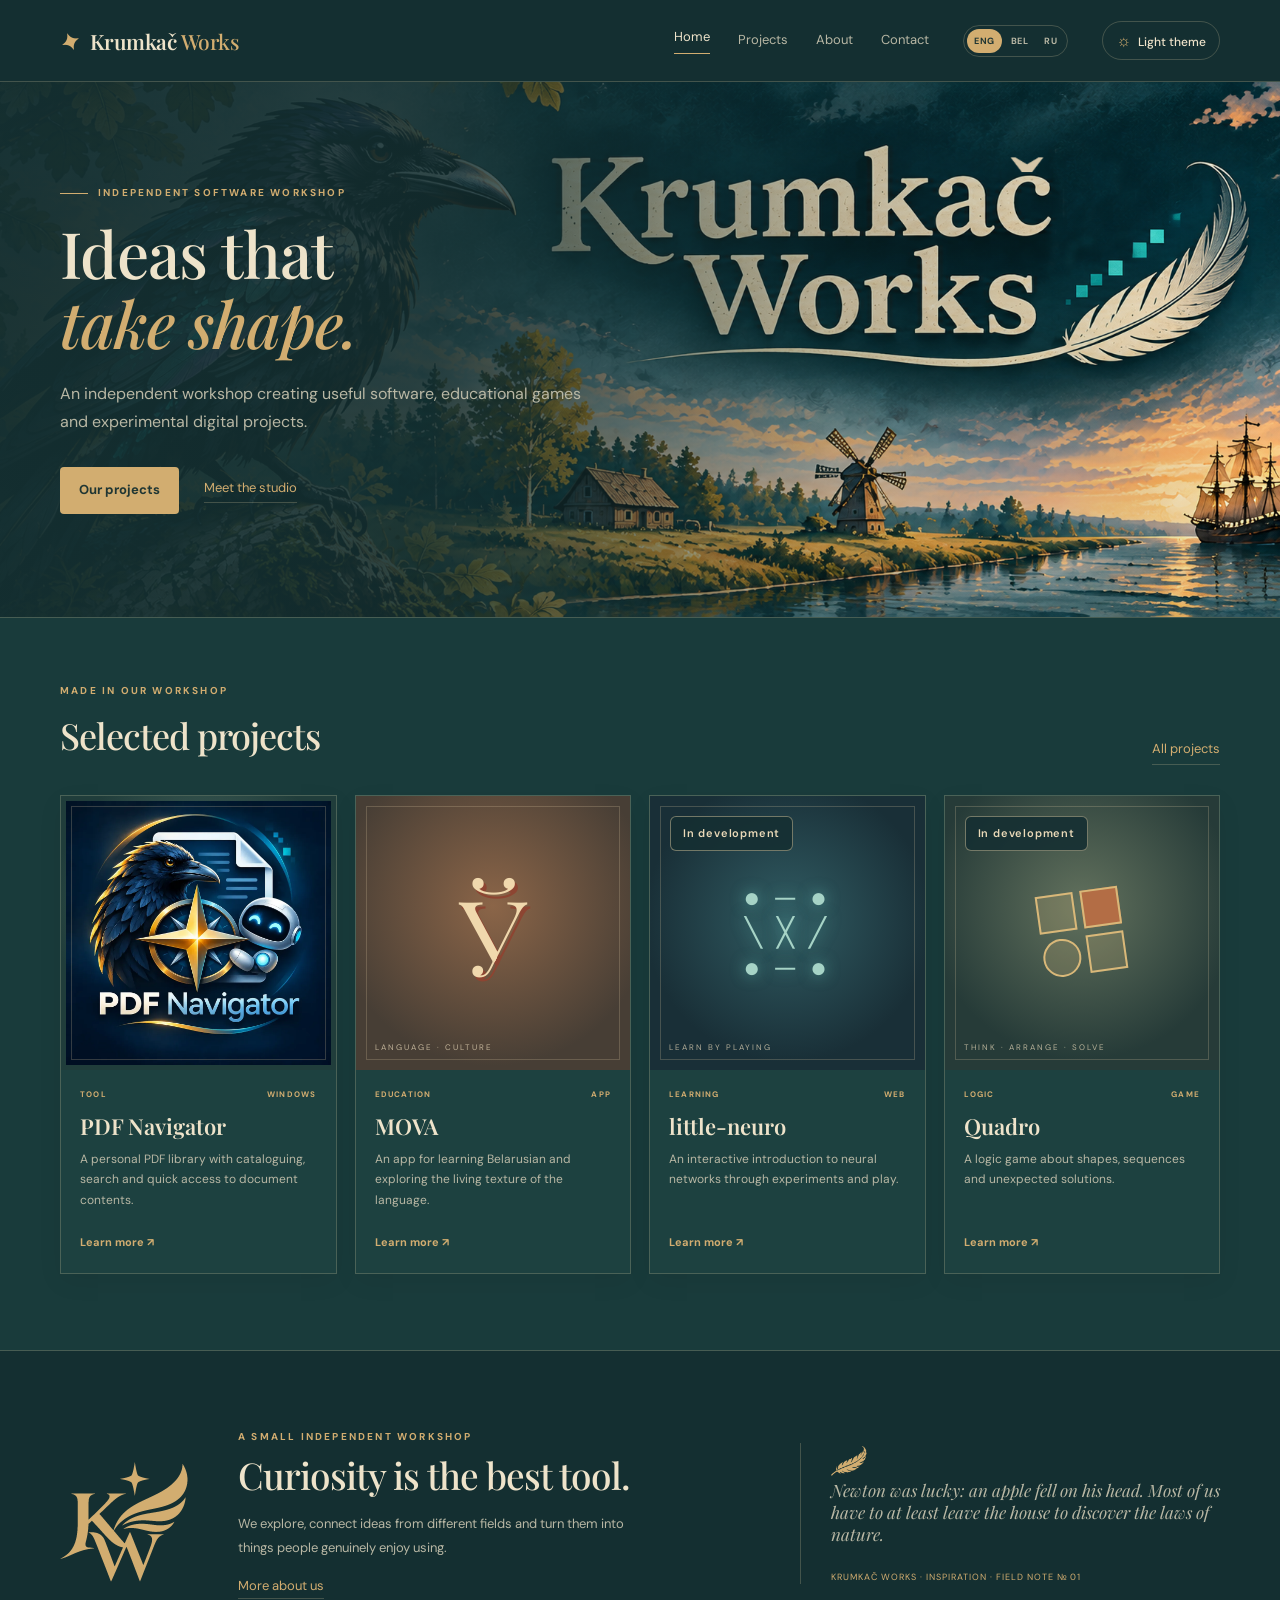
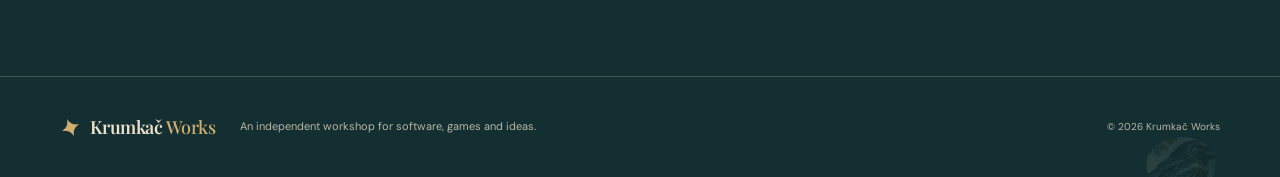
==== index.html @ 9c44cfff "Add files via upload Initial website upload" ====
<!DOCTYPE html>

<html data-theme="dark" lang="en">

<head>
  <meta charset="utf-8" />
  <meta content="width=device-width, initial-scale=1" name="viewport" />
  <meta name="description"
    content="Krumkač Works (Krumkach Works) — independent software workshop creating software, games and educational projects." />
  <title data-i18n="title.home">Krumkač Works — идеи, которые работают</title>
  <link href="css/style.css" rel="stylesheet" />
  <script defer="True" src="languages/eng.js"></script>
  <script defer="True" src="languages/bel.js"></script>
  <script defer="True" src="languages/rus.js"></script>
  <script defer src="data/apps.js"></script>
  <script src="data/field-notes.js"></script>
  <script defer src="js/components.js"></script>
  <script defer="True" src="js/main.js"></script>
  <link rel="icon" type="image/png" sizes="16x16" href="/favicon-16.png">
  <link rel="icon" type="image/png" sizes="32x32" href="/favicon-32.png">
  <link rel="icon" type="image/png" sizes="192x192" href="/favicon-192.png">
</head>

<body>
  <header class="site-header">
    <a aria-label="Krumkač Works — главная" class="wordmark" href="index.html">
      <span aria-hidden="true" class="wordmark-feather">✦</span>
      <span>Krumkač <b>Works</b></span>
    </a>
    <nav aria-label="Основная навигация" class="main-nav">
      <a class="active" data-i18n="nav.home" href="index.html">Главная</a>
      <a data-i18n="nav.projects" href="programs.html">Программы</a>
      <a data-i18n="nav.about" href="about.html">О мастерской</a>
      <a data-i18n="nav.contacts" href="contacts.html">Контакты</a>
    </nav>
    <div aria-label="Select language" class="language-toggle" role="group"><button aria-label="English" data-lang="en"
        type="button">ENG</button><button aria-label="Беларуская" data-lang="bel" type="button">BEL</button><button
        aria-label="Русский" data-lang="ru" type="button">RU</button></div><button aria-label="Переключить тему"
      class="theme-toggle" title="Переключить тему" type="button">
      <span class="theme-icon">☼</span><span class="theme-label" data-i18n="ui.theme.light">Светлая тема</span>
    </button>
    <button aria-label="Open menu" class="menu-toggle" type="button">☰</button>
  </header>
  <main>
    <section class="intro wrap">

      <div class="intro-copy">

        <p class="eyebrow">
          <span class="eyebrow-line"></span>
          Independent software workshop
        </p>

        <h1 data-i18n-html="home.hero.title">
          Идеи, которые<br />
          <em>обретают форму.</em>
        </h1>

        <p class="intro-text" data-i18n="home.hero.description">
          Небольшая независимая мастерская, где мы создаём
          полезные программы, образовательные игры и
          экспериментальные цифровые проекты.
        </p>

        <div class="intro-actions">
          <a class="button button-primary" data-i18n="home.hero.projects" href="programs.html">
            Наши программы <span>→</span>
          </a>

          <a class="text-link" data-i18n="home.hero.about" href="about.html">
            Познакомиться с мастерской
          </a>
        </div>

      </div>

    </section>
    <section class="program-section">
      <div class="wrap">
        <div class="section-heading">
          <div>
            <p class="eyebrow">Made in our workshop</p>
            <h2 data-i18n="home.projects.heading">Наши проекты</h2>
          </div>
          <a class="text-link" data-i18n="common.all_projects" href="programs.html">Все проекты <span>→</span></a>
        </div>
        <div class="project-grid">

        </div>
      </div>
    </section>
    <section class="workshop-note wrap">
      <div class="note-mark">
        <span class="studio-mark" role="img" aria-label="Krumkač Works"></span>
      </div>
      <div class="note-copy">
        <p class="eyebrow" data-i18n="home.note.eyebrow">A small independent workshop</p>
        <h2 data-i18n="home.note.title">Любопытство —<br />лучший инструмент.</h2>
        <p data-i18n="home.note.text">Мы любим исследовать, собирать идеи из разных областей и превращать их в вещи,
          которыми действительно хочется пользоваться.</p><a class="text-link" data-i18n="common.more_about"
          href="about.html">Больше о нас <span>→</span></a>
      </div>
      <div class="note-aside">
        <div class="tiny-compass">✧</div>

        <p id="field-note-quote"></p>

        <span class="note-sign" id="field-note-sign"></span>
      </div>
    </section>
  </main>
  <footer class="site-footer">
    <div class="wrap footer-inner">
      <a class="wordmark footer-wordmark" href="index.html"><span class="wordmark-feather">✦</span><span>Krumkač
          <b>Works</b></span></a>
      <p data-i18n="footer.tagline">Независимая мастерская программ, игр и идей.</p>
      <span class="footer-copyright">© 2026 Krumkač Works</span>
    </div>
    <div aria-hidden="true" class="raven-cameo"></div>
  </footer>
</body>

</html>
---- css/style.css ----
@import url('https://fonts.googleapis.com/css2?family=DM+Sans:wght@400;500;600;700&family=Playfair+Display:wght@500;600;700&display=swap');

:root {
  color-scheme: dark;
  --bg: #142f31;
  --bg-2: #193b3b;
  --surface: #1d4140;
  --surface-2: #234a47;
  --text: #eee3ca;
  --muted: #b8b7a4;
  --line: rgba(226, 207, 165, .23);
  --accent: #d2ad70;
  --accent-2: #7da69a;
  --rust: #b96c4b;
  --shadow: 0 18px 50px rgba(0, 0, 0, .18);
  --serif: 'Playfair Display', Georgia, serif;
  --sans: 'DM Sans', Arial, sans-serif
}

html[data-theme="light"] {
  color-scheme: light;
  --bg: #eee5d2;
  --bg-2: #e4d8c0;
  --surface: #f6efdf;
  --surface-2: #e9dfca;
  --text: #263b37;
  --muted: #66736a;
  --line: rgba(61, 76, 65, .2);
  --accent: #a86c42;
  --accent-2: #52786d;
  --rust: #a94f36;
  --shadow: 0 16px 38px rgba(67, 54, 33, .10)
}

* {
  box-sizing: border-box
}

html {
  scroll-behavior: smooth
}

body {
  margin: 0;
  background: var(--bg);
  color: var(--text);
  font-family: var(--sans);
  line-height: 1.6;
  transition: background .25s, color .25s
}

a {
  color: inherit;
  text-decoration: none
}

.wrap {
  width: min(1160px, calc(100% - 56px));
  margin-inline: auto
}

.site-header {
  height: 82px;
  padding: 0 max(28px, calc((100vw - 1160px)/2));
  display: flex;
  align-items: center;
  gap: 34px;
  border-bottom: 1px solid var(--line);
  background: var(--bg);
  position: relative;
  z-index: 5
}

.wordmark {
  display: flex;
  align-items: center;
  gap: 10px;
  font: 600 21px var(--serif);
  letter-spacing: -.5px;
  white-space: nowrap
}

.wordmark b {
  font-weight: 500;
  color: var(--accent)
}

.wordmark-feather {
  color: var(--accent);
  font-size: 24px;
  transform: rotate(-22deg);
  display: inline-block
}

.main-nav {
  display: flex;
  align-items: center;
  gap: 28px;
  margin-left: auto
}

.main-nav a {
  font-size: 13px;
  color: var(--muted);
  transition: color .2s
}

.main-nav a:hover,
.main-nav a.active {
  color: var(--text)
}

.main-nav a.active:after {
  content: "";
  display: block;
  height: 1px;
  background: var(--accent);
  margin-top: 5px
}

.theme-toggle {
  border: 1px solid var(--line);
  border-radius: 30px;
  background: transparent;
  color: var(--text);
  padding: 8px 13px;
  font: 500 12px var(--sans);
  cursor: pointer;
  white-space: nowrap
}

.theme-icon {
  color: var(--accent);
  font-size: 16px;
  margin-right: 7px
}

.menu-toggle {
  display: none;
  background: none;
  border: 0;
  color: var(--text);
  font-size: 24px
}

.intro {
  min-height: 470px;
  display: grid;
  grid-template-columns: 1fr 1fr;
  align-items: center;
  gap: 55px;
  padding-block: 64px 70px
}

.eyebrow {
  margin: 0 0 17px;
  color: var(--accent);
  font-size: 10px;
  font-weight: 700;
  letter-spacing: 2.2px;
  text-transform: uppercase;
  display: flex;
  align-items: center;
  gap: 10px
}

.eyebrow-line {
  width: 28px;
  height: 1px;
  background: var(--accent)
}

h1,
h2,
h3,
p {
  margin-top: 0
}

h1,
h2 {
  font-family: var(--serif);
  font-weight: 500;
  letter-spacing: -1px
}

h1 {
  font-size: clamp(42px, 5vw, 65px);
  line-height: 1.09;
  margin-bottom: 22px
}

h1 em {
  font-weight: 500;
  color: var(--accent);
  font-style: italic
}

.intro-text,
.page-lead {
  max-width: 540px;
  color: var(--muted);
  font-size: 16px;
  line-height: 1.8
}

.intro-actions {
  display: flex;
  align-items: center;
  gap: 25px;
  margin-top: 30px
}

.button {
  display: inline-flex;
  align-items: center;
  gap: 24px;
  padding: 13px 19px;
  border-radius: 4px;
  font-size: 13px;
  font-weight: 700;
  transition: transform .2s, filter .2s
}

.button:hover {
  transform: translateY(-2px);
  filter: brightness(1.08)
}

.button-primary {
  background: var(--accent);
  color: #203633
}

.button-primary span {
  font-size: 19px
}

.text-link {
  font-size: 13px;
  color: var(--accent);
  border-bottom: 1px solid var(--line);
  padding-bottom: 4px
}

.text-link span {
  margin-left: 8px
}

.intro-art {
  height: 320px;
  position: relative;
  overflow: hidden;
  border: 1px solid var(--line);
  border-radius: 3px;
  background: radial-gradient(ellipse at 70% 30%, rgba(191, 151, 93, .18), transparent 38%), linear-gradient(145deg, var(--surface), var(--bg-2));
  box-shadow: var(--shadow)
}

.intro-art:before,
.intro-art:after {
  content: "";
  position: absolute;
  border: 1px solid var(--line);
  border-radius: 50%;
  width: 430px;
  height: 230px;
  left: 8%;
  top: 15%;
  transform: rotate(-22deg)
}

.intro-art:after {
  width: 360px;
  height: 180px;
  left: 18%;
  top: 28%;
  transform: rotate(22deg);
  opacity: .6
}

.route-map {
  position: absolute;
  inset: 15px 10px 0 10px;
  width: calc(100% - 20px);
  height: calc(100% - 15px);
  z-index: 1
}

.map-contour {
  fill: none;
  stroke: var(--accent-2);
  stroke-width: 1;
  opacity: .5
}

.map-contour.faint {
  opacity: .22;
  stroke-dasharray: 3 7
}

.route-path {
  fill: none;
  stroke: var(--accent);
  stroke-width: 2;
  stroke-dasharray: 5 7
}

.map-point {
  fill: var(--accent);
  stroke: var(--bg);
  stroke-width: 4
}

.compass {
  fill: none;
  stroke: var(--accent);
  stroke-width: 1.2;
  opacity: .85
}

.compass path:first-of-type {
  fill: var(--accent);
  opacity: .5
}

.route-map text {
  fill: var(--muted);
  font: 9px var(--sans);
  letter-spacing: 2px
}

.chart-stamp {
  position: absolute;
  z-index: 2;
  top: 18px;
  left: 22px;
  font: 10px var(--sans);
  letter-spacing: 2px;
  color: var(--accent);
  line-height: 1.5
}

.chart-stamp span {
  font-size: 17px
}

.art-caption {
  position: absolute;
  bottom: 18px;
  left: 22px;
  z-index: 2;
  font: italic 14px var(--serif);
  color: var(--muted)
}

.art-caption span {
  color: var(--accent);
  margin-right: 7px
}

.raven-whisper {
  position: absolute;
  right: 18px;
  bottom: 18px;
  z-index: 2;
  color: var(--muted);
  font-size: 9px;
  letter-spacing: .3px;
  opacity: .7
}

.tiny-eye {
  color: var(--accent);
  font-size: 12px;
  margin-right: 4px
}

.program-section {
  background: var(--bg-2);
  padding: 65px 0 76px;
  border-block: 1px solid var(--line)
}

.section-heading {
  display: flex;
  justify-content: space-between;
  align-items: end;
  margin-bottom: 30px
}

.section-heading .eyebrow {
  margin-bottom: 8px
}

.section-heading h2 {
  font-size: 36px;
  margin: 0
}

.project-grid {
  display: grid;
  grid-template-columns: repeat(4, 1fr);
  gap: 18px
}

.project-card {
  background: var(--surface);
  border: 1px solid var(--line);
  min-width: 0;
  transition: transform .25s, border-color .25s;
  box-shadow: 0 8px 24px rgba(0, 0, 0, .06)
}

.project-card:hover {
  transform: translateY(-5px);
  border-color: var(--accent)
}

.project-visual {
  aspect-ratio: 1 / 1;
  width: 100%;
  height: auto;
  position: relative;
  overflow: hidden;
  display: grid;
  place-items: center;
  background: linear-gradient(140deg, #274b47, #162f32);
  color: #ead9b8;
}

.project-visual:after {
  content: "";
  position: absolute;
  inset: 10px;
  border: 1px solid rgba(231, 210, 167, .22);
  pointer-events: none
}

.visual-symbol {
  font: 100px Georgia;
  color: #e1c18a;
  line-height: 1;
  transform: rotate(-14deg)
}

.visual-note {
  position: absolute;
  bottom: 16px;
  left: 19px;
  font-size: 8px;
  letter-spacing: 2px;
  color: rgba(242, 225, 192, .7)
}

.visual-pdf {
  background: radial-gradient(circle at 50% 40%, #58766b, #203d3b 68%)
}

.visual-neuro {
  background: radial-gradient(circle at 50% 45%, #315c63, #192f37 70%)
}

.network-nodes {
  font-size: 28px;
  line-height: 1.25;
  color: #a6d3c6;
  letter-spacing: 4px;
  text-align: center;
  text-shadow: 0 0 15px rgba(114, 220, 201, .5)
}

.visual-mova {
  background: radial-gradient(circle at 50% 40%, #8b6548, #473e35 75%)
}

.mova-letter {
  font: 104px var(--serif);
  color: #f0d8ad;
  text-shadow: 3px 4px 0 #8d4532
}

.visual-quadro {
  background: radial-gradient(circle at 50% 40%, #62715d, #263b38 72%)
}

.quad-shapes {
  display: grid;
  grid-template-columns: repeat(2, 38px);
  gap: 7px;
  transform: rotate(-8deg)
}

.quad-shapes i {
  width: 38px;
  height: 38px;
  border: 2px solid #d9b879;
  background: rgba(217, 184, 121, .2)
}

.quad-shapes i:nth-child(2) {
  background: #b36d45
}

.quad-shapes i:nth-child(3) {
  border-radius: 50%
}

.project-info {
  padding: 18px 19px 20px
}

.card-meta {
  display: flex;
  justify-content: space-between;
  gap: 8px;
  color: var(--accent);
  font-size: 8px;
  letter-spacing: 1.2px;
  font-weight: 700
}

.project-status {
  position: absolute;
  left: 20px;
  top: 20px;
  z-index: 2;
  padding: 8px 12px;
  border: 1px solid rgba(231, 210, 167, .45);
  border-radius: 6px;
  background: rgba(22, 47, 50, .9);
  color: #ead9b8;
  font-size: 11px;
  font-weight: 600;
  letter-spacing: 0.8px;
  white-space: nowrap;
}

.project-info h3 {
  font: 600 22px var(--serif);
  margin: 10px 0 8px
}

.project-info p {
  font-size: 12px;
  line-height: 1.7;
  color: var(--muted);
  min-height: 62px;
  margin-bottom: 17px
}

.card-link {
  font-size: 11px;
  color: var(--accent);
  font-weight: 700
}

.card-link::after {
  content: " ↗";
}

.card-link span {
  margin-left: 5px
}

.workshop-note {
  display: grid;
  grid-template-columns: 130px 1.1fr .9fr;
  gap: 48px;
  align-items: center;
  padding-block: 78px;
}

.note-mark {
  width: 112px;
  height: 112px;
  display: grid;
  place-items: center;
}

.studio-mark {
  display: block;
  width: 128px;
  height: 128px;
  background-color: var(--accent);
  -webkit-mask: url("../assets/images/studio.webp") center / contain no-repeat;
  mask: url("../assets/images/studio.webp") center / contain no-repeat;
}

.note-copy h2 {
  font-size: 37px;
  line-height: 1.18;
  margin-bottom: 15px
}

.note-copy>p:not(.eyebrow) {
  color: var(--muted);
  font-size: 13px;
  max-width: 420px;
  line-height: 1.8
}

.note-copy .eyebrow {
  margin-bottom: 8px
}

.note-aside {
  border-left: 1px solid var(--line);
  padding-left: 30px;
  color: var(--muted);
  font: italic 17px var(--serif)
}

.tiny-compass {
  width: 36px;
  height: 36px;
  background-color: var(--accent);
  -webkit-mask-image: url("../assets/images/feather.png");
  mask-image: url("../assets/images/feather.png");
  -webkit-mask-repeat: no-repeat;
  mask-repeat: no-repeat;
  -webkit-mask-position: center;
  mask-position: center;
  -webkit-mask-size: contain;
  mask-size: contain;
}

.note-sign {
  font: 9px var(--sans);
  letter-spacing: 1px;
  color: var(--accent);
  text-transform: uppercase
}

.site-footer {
  border-top: 1px solid var(--line);
  position: relative;
  overflow: hidden
}

.footer-inner {
  min-height: 100px;
  display: flex;
  align-items: center;
  gap: 25px
}

.footer-wordmark {
  font-size: 18px
}

.footer-inner p {
  margin: 0;
  color: var(--muted);
  font-size: 11px
}

.footer-copyright {
  margin-left: auto;
  color: var(--muted);
  font-size: 10px
}

.raven-cameo {
  position: absolute;
  width: 70px;
  height: 55px;
  right: 5%;
  bottom: -15px;
  background-image: url('../assets/krumkach-cameo.webp');
  background-size: cover;
  background-position: 48% 25%;
  opacity: .12;
  filter: grayscale(.5);
  border-radius: 50%;
  pointer-events: none
}

.inner-page {
  padding-block: 70px 100px;
  min-height: 70vh
}

.inner-page h1 {
  margin-bottom: 14px
}

.page-lead {
  font-size: 16px;
  margin-bottom: 42px
}

.listing-grid {
  grid-template-columns: repeat(3, 1fr)
}

.listing-grid .project-info p {
  min-height: 76px
}

.back-link {
  display: inline-block;
  color: var(--accent);
  font-size: 12px;
  margin-bottom: 35px
}

.app-detail-panel {
  display: grid;
  grid-template-columns: 1fr 260px;
  gap: 40px;
  padding: 35px;
  background: var(--surface);
  border: 1px solid var(--line);
  max-width: 900px
}

.app-detail-panel h2 {
  font-size: 27px;
  margin: 8px 0
}

.app-detail-panel p,
.app-detail-panel li {
  color: var(--muted);
  font-size: 13px;
  line-height: 1.8
}

.panel-kicker,
.note-number {
  color: var(--accent);
  font-size: 9px;
  letter-spacing: 2px
}

.download-placeholder {
  align-self: center;
  border: 1px dashed var(--line);
  padding: 25px;
  text-align: center;
  display: flex;
  flex-direction: column;
  gap: 8px;
  color: var(--muted);
  font-size: 11px
}

.download-icon {
  font-size: 32px;
  color: var(--accent)
}

.download-placeholder strong {
  font: 600 20px var(--serif);
  color: var(--text)
}

.about-columns {
  display: grid;
  grid-template-columns: 1.2fr .8fr;
  gap: 70px;
  max-width: 1000px
}

.about-columns h2 {
  font-size: 30px
}

.about-columns p {
  color: var(--muted);
  font-size: 14px;
  line-height: 1.9
}

.field-note {
  position: relative;
  padding: 28px 30px;
  background: var(--surface);
  border: 1px solid var(--line);
  overflow: hidden
}

.field-note h3 {
  font: 500 30px/1.35 var(--serif);
  color: var(--accent);
  margin: 25px 0
}

.field-note p {
  font: italic 16px/1.5 var(--serif);
  color: var(--text);
  margin: 24px 0;
}

.observer-mark {
  position: absolute;
  right: 18px;
  bottom: 0;
  font-size: 100px;
  color: var(--accent);
  opacity: .12
}

.contact-placeholder {
  max-width: 520px;
  padding: 35px;
  background: var(--surface);
  border: 1px solid var(--line)
}

.contact-star {
  font-size: 38px;
  color: var(--accent)
}

.contact-placeholder h2 {
  font-size: 27px;
  margin: 12px 0
}

.contact-placeholder p,
.small-note {
  color: var(--muted);
  font-size: 12px
}

.small-note {
  font-size: 10px
}

@media(max-width:900px) {
  .site-header {
    gap: 15px
  }

  .main-nav {
    gap: 15px
  }

  .project-grid {
    grid-template-columns: repeat(2, 1fr)
  }

  .intro {
    gap: 25px
  }

  .workshop-note {
    grid-template-columns: 70px 1fr
  }

  .note-aside {
    grid-column: 2
  }

  .listing-grid {
    grid-template-columns: repeat(2, 1fr)
  }
}

@media(max-width:680px) {
  .wrap {
    width: min(100% - 34px, 540px)
  }

  .site-header {
    height: 70px;
    padding: 0 17px
  }

  .wordmark {
    font-size: 18px
  }

  .main-nav {
    display: none;
    position: absolute;
    top: 69px;
    left: 0;
    right: 0;
    background: var(--bg);
    padding: 18px;
    flex-direction: column;
    align-items: flex-start;
    border-bottom: 1px solid var(--line)
  }

  .main-nav.open {
    display: flex
  }

  .theme-toggle {
    margin-left: auto;
    padding: 7px 10px
  }

  .theme-label {
    display: none
  }

  .menu-toggle {
    display: block
  }

  .intro {
    grid-template-columns: 1fr;
    padding-block: 53px;
    gap: 35px
  }

  .intro-art {
    height: 260px
  }

  .intro h1 {
    font-size: 46px
  }

  .intro-actions {
    flex-wrap: wrap;
    gap: 18px
  }

  .program-section {
    padding: 48px 0
  }

  .section-heading h2 {
    font-size: 30px
  }

  .project-grid,
  .listing-grid {
    grid-template-columns: 1fr
  }

  .project-visual {
    height: 170px
  }

  .project-info p {
    min-height: 0
  }

  .workshop-note {
    grid-template-columns: 1fr;
    gap: 20px;
    padding-block: 55px
  }

  .note-mark {
    width: 65px;
    height: 65px;
    font-size: 34px
  }

  .note-aside {
    grid-column: auto;
    padding-left: 20px
  }

  .footer-inner {
    padding-block: 24px;
    align-items: flex-start;
    flex-direction: column;
    gap: 10px
  }

  .footer-copyright {
    margin-left: 0
  }

  .inner-page {
    padding-block: 48px 70px
  }

  .app-detail-panel,
  .about-columns {
    grid-template-columns: 1fr;
    gap: 25px;
    padding: 22px
  }

  .download-placeholder {
    max-width: 100%
  }

  .page-lead {
    font-size: 14px
  }
}

/* Compact language selector */
.language-toggle {
  display: flex;
  align-items: center;
  gap: 2px;
  padding: 3px;
  border: 1px solid var(--line);
  border-radius: 30px;
  white-space: nowrap
}

.language-toggle button {
  border: 0;
  background: transparent;
  color: var(--muted);
  font: 700 9px var(--sans);
  letter-spacing: .5px;
  padding: 6px 7px;
  border-radius: 20px;
  cursor: pointer;
  transition: background .2s, color .2s
}

.language-toggle button:hover {
  color: var(--text)
}

.language-toggle button.active {
  background: var(--accent);
  color: #203633
}

.site-header .theme-toggle {
  flex-shrink: 0
}

@media(max-width:900px) {
  .site-header {
    gap: 10px
  }

  .language-toggle button {
    padding: 6px 5px
  }
}

@media(max-width:680px) {
  .site-header {
    gap: 7px
  }

  .language-toggle {
    margin-left: auto
  }

  .theme-toggle {
    margin-left: 0
  }

  .language-toggle button {
    font-size: 8px;
    padding: 6px 5px
  }
}

/* FULL WIDTH HERO WITH STUDIO ILLUSTRATION */

.intro.wrap {
  width: 100%;
  max-width: none;
  min-height: 535px;
  margin: 0;
  padding: 65px max(28px, calc((100vw - 1160px) / 2));

  display: flex;
  align-items: center;

  background-image:
    linear-gradient(90deg,
      rgba(238, 229, 210, .97) 0%,
      rgba(238, 229, 210, .88) 34%,
      rgba(238, 229, 210, .25) 65%,
      rgba(238, 229, 210, .02) 100%),
    url('../assets/images/logo.png');

  background-size: cover;
  background-position: center;
  background-repeat: no-repeat;
}

.intro-copy {
  max-width: 570px;
  position: relative;
  z-index: 1;
}

/* DARK THEME */

html:not([data-theme="light"]) .intro {
  background-image:
    linear-gradient(90deg,
      rgba(20, 47, 49, .97) 0%,
      rgba(20, 47, 49, .88) 34%,
      rgba(20, 47, 49, .25) 65%,
      rgba(20, 47, 49, .02) 100%),
    url('../assets/images/logo.png');
}

/* MOBILE */

@media(max-width:680px) {
  .intro.wrap {
    min-height: 570px;
    padding: 55px 24px;
    background-position: 58% center;
  }
}

/* PDF Navigator project logo */

.project-logo {
  display: block;
  width: 100%;
  height: 100%;
  object-fit: contain;
  padding: 5px;
}

/* =================================
   APPLICATION PAGE
================================= */

.app-page {
  width: min(1000px, calc(100% - 56px));
  margin-inline: auto;
  padding-block: 35px 100px;
}

/* Application hero */

.app-hero {
  display: grid;
  grid-template-columns: 1.35fr 0.85fr;
  align-items: center;
  gap: 55px;
  max-width: 900px;
  margin: 25px auto 55px;
  min-height: 300px;
}

.app-hero-copy {
  min-width: 0;
}

.app-hero .eyebrow {
  margin-bottom: 12px;
}

.app-hero h1 {
  font-size: clamp(40px, 5vw, 58px);
  margin-bottom: 18px;
}

.app-hero .page-lead {
  margin: 0;
}

.app-hero-art {
  display: flex;
  justify-content: center;
  align-items: center;
}

.app-logo {
  display: block;
  width: 100%;
  max-width: 260px;
  height: auto;
  object-fit: contain;
  border-radius: 16px;
}

/* Application tabs */

.app-content {
  width: 100%;
}

.app-tabs {
  display: grid;
  grid-template-columns: repeat(4, 1fr);
  border-bottom: 1px solid var(--line);
  gap: 5px;
}

.app-tab {
  position: relative;
  padding: 17px 10px;
  border: 0;
  border-bottom: 2px solid transparent;
  background: transparent;
  color: var(--muted);
  font: 600 13px var(--sans);
  cursor: pointer;
  transition: color .2s, border-color .2s;
}

.app-tab:hover {
  color: var(--text);
}

.app-tab.active {
  color: var(--accent);
  border-bottom-color: var(--accent);
}

.app-tab-content {
  min-height: 300px;
  margin-top: 25px;
  padding: 35px;
  background: var(--surface);
  border: 1px solid var(--line);
}

.app-tab-panel h2 {
  font-size: 28px;
  margin-bottom: 18px;
}

.app-tab-panel p,
.app-tab-panel li {
  color: var(--muted);
  font-size: 14px;
  line-height: 1.9;
}

.app-tab-panel li {
  margin-bottom: 7px;
}

.app-tab-panel[hidden] {
  display: none;
}

/* =================================
   APP TECHNICAL INFORMATION
================================= */

.app-technical-list {
  margin: 20px 0 30px;
  padding-left: 24px;
  color: var(--text);
  line-height: 1.8;
}

.app-technical-list li {
  padding-left: 6px;
  margin-bottom: 8px;
}

.app-tab-panel h3 {
  margin-top: 30px;
  margin-bottom: 15px;
  color: var(--heading);
}

/* =================================
   APP DOWNLOAD SECTION
================================= */

.app-download-steps {
  margin: 25px 0;
  padding-left: 28px;
  color: var(--text);
  line-height: 1.9;
}

.app-download-steps li {
  padding-left: 6px;
  margin-bottom: 8px;
}

.app-download-note {
  margin-top: 30px;
  padding: 16px 20px;
  border-left: 3px solid var(--accent);
  background: var(--surface);
  border-radius: 0 8px 8px 0;
  line-height: 1.7;
}

.app-download-action {
  margin-top: 35px;
  text-align: center;
}

.app-download-action .btn {
  min-width: 240px;
  cursor: not-allowed;
  opacity: 0.55;
}

.app-download-placeholder {
  margin-top: 12px;
  color: var(--muted);
  font-size: 0.9rem;
}

/* Mobile */

@media(max-width:680px) {

  .app-page {
    width: min(100% - 34px, 540px);
    padding-block: 25px 70px;
  }

  .app-hero {
    grid-template-columns: 1fr;
    gap: 25px;
    margin: 20px auto 40px;
    min-height: 0;
    text-align: center;
  }

  .app-hero .eyebrow {
    justify-content: center;
  }

  .app-hero .page-lead {
    margin: 0 auto;
  }

  .app-hero-art {
    grid-row: 2;
  }

  .app-logo {
    max-width: 175px;
  }

  .app-tabs {
    grid-template-columns: repeat(2, 1fr);
    gap: 0;
  }

  .app-tab {
    padding: 14px 5px;
    font-size: 11px;
  }

  .app-tab-content {
    padding: 22px;
    min-height: 280px;
  }

  .app-tab-panel h2 {
    font-size: 24px;
  }
}

/* =================================
   PDF NAVIGATOR SCREENSHOTS
================================= */

.app-screenshots {
  display: grid;
  grid-template-columns: repeat(3, minmax(0, 1fr));
  gap: 20px;
  margin-top: 35px;
}

.app-screenshots .screenshot-item {
  display: block;
  width: 100%;
  padding: 5px;
  overflow: hidden;
  border: 1px solid var(--line);
  border-radius: 12px;
  background: transparent;
  cursor: zoom-in;
  transition: transform 0.25s ease, border-color 0.25s ease;
}

.app-screenshots .screenshot-item:hover {
  transform: translateY(-3px);
  border-color: var(--accent);
}

.app-screenshots img {
  display: block;
  width: 100%;
  height: 190px;
  object-fit: contain;
}

/* Mobile */

@media (max-width: 680px) {
  .app-screenshots {
    grid-template-columns: 1fr;
    gap: 15px;
  }

  .app-screenshots img {
    height: auto;
    max-height: 240px;
  }
}

/* =================================
   SCREENSHOT LIGHTBOX
================================= */

.lightbox[hidden] {
  display: none;
}

.lightbox {
  position: fixed;
  inset: 0;
  z-index: 1000;
  display: flex;
  align-items: center;
  justify-content: center;
  padding: 30px;
  background: rgba(0, 0, 0, 0.60);
  cursor: zoom-out;
}

.lightbox-image {
  display: block;
  max-width: 95vw;
  max-height: 90vh;
  width: auto;
  height: auto;
  object-fit: contain;
  border-radius: 8px;
  cursor: default;
}

.lightbox-close {
  position: absolute;
  top: 20px;
  right: 25px;
  width: 44px;
  height: 44px;
  border: none;
  border-radius: 50%;
  background: rgba(255, 255, 255, 0.15);
  color: white;
  font-size: 30px;
  line-height: 1;
  cursor: pointer;
}

.lightbox-close:hover {
  background: rgba(255, 255, 255, 0.28);
}

/* Lightbox navigation arrows */

.lightbox-prev,
.lightbox-next {
  position: absolute;
  top: 50%;
  transform: translateY(-50%);
  width: 48px;
  height: 48px;
  border: 1px solid rgba(255, 255, 255, 0.25);
  border-radius: 50%;
  background: rgba(255, 255, 255, 0.12);
  color: white;
  font-size: 22px;
  cursor: pointer;
  transition: background 0.2s ease, transform 0.2s ease;
}

.lightbox-prev {
  left: 25px;
}

.lightbox-next {
  right: 25px;
}

.lightbox-prev:hover,
.lightbox-next:hover {
  background: rgba(255, 255, 255, 0.25);
  transform: translateY(-50%) scale(1.08);
}

body.lightbox-open {
  overflow: hidden;
}
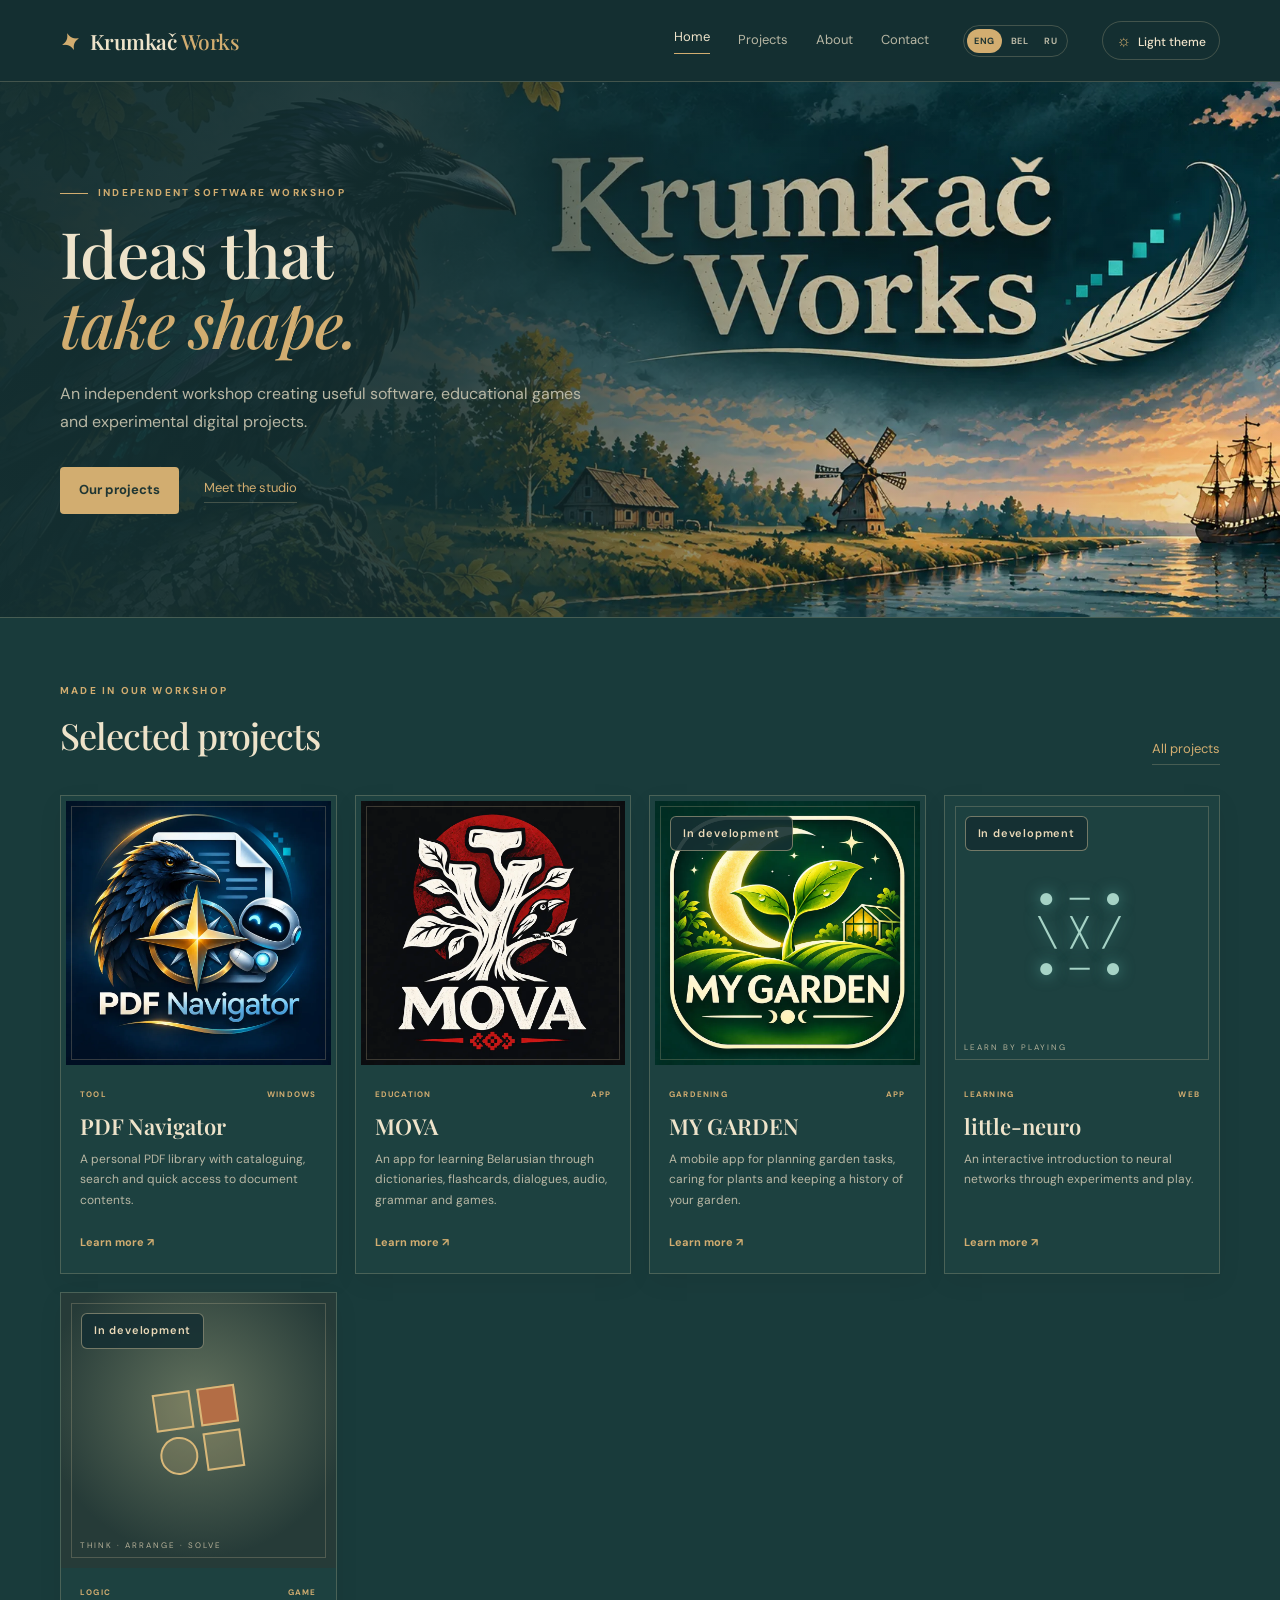
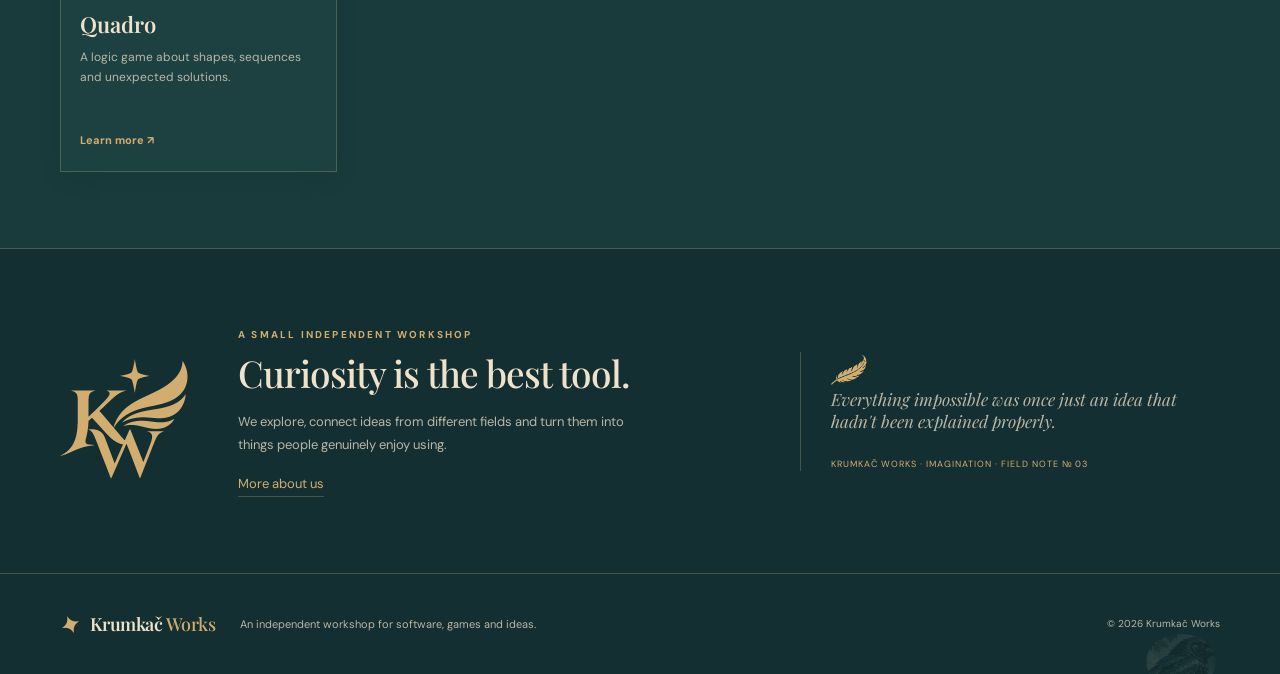
==== commit 530c6b77: "Add files via upload connect favicon, correct images in cards" ====
--- a/index.html
+++ b/index.html
@@ -16,9 +16,9 @@
   <script src="data/field-notes.js"></script>
   <script defer src="js/components.js"></script>
   <script defer="True" src="js/main.js"></script>
-  <link rel="icon" type="image/png" sizes="16x16" href="/favicon-16.png">
-  <link rel="icon" type="image/png" sizes="32x32" href="/favicon-32.png">
-  <link rel="icon" type="image/png" sizes="192x192" href="/favicon-192.png">
+  <link rel="icon" type="image/png" sizes="16x16" href="favicon-16.png">
+  <link rel="icon" type="image/png" sizes="32x32" href="favicon-32.png">
+  <link rel="icon" type="image/png" sizes="192x192" href="favicon-192.png">
 </head>
 
 <body>
--- a/css/style.css
+++ b/css/style.css
@@ -454,11 +454,11 @@
 }
 
 .visual-pdf {
-  background: radial-gradient(circle at 50% 40%, #58766b, #203d3b 68%)
+  background: none
 }
 
 .visual-neuro {
-  background: radial-gradient(circle at 50% 45%, #315c63, #192f37 70%)
+  background: none
 }
 
 .network-nodes {
@@ -471,7 +471,11 @@
 }
 
 .visual-mova {
-  background: radial-gradient(circle at 50% 40%, #8b6548, #473e35 75%)
+  background: none
+}
+
+.visual-garden {
+  background: none;
 }
 
 .mova-letter {
@@ -936,7 +940,9 @@
   }
 
   .project-visual {
-    height: 170px
+    width: 100%;
+    height: auto;
+    aspect-ratio: 1 / 1;
   }
 
   .project-info p {
@@ -953,6 +959,11 @@
     width: 65px;
     height: 65px;
     font-size: 34px
+  }
+
+  .studio-mark {
+    width: 65px;
+    height: 65px;
   }
 
   .note-aside {
@@ -1074,7 +1085,7 @@
       rgba(238, 229, 210, .88) 34%,
       rgba(238, 229, 210, .25) 65%,
       rgba(238, 229, 210, .02) 100%),
-    url('../assets/images/logo.png');
+    url('../assets/images/logo.webp');
 
   background-size: cover;
   background-position: center;
@@ -1096,16 +1107,60 @@
       rgba(20, 47, 49, .88) 34%,
       rgba(20, 47, 49, .25) 65%,
       rgba(20, 47, 49, .02) 100%),
-    url('../assets/images/logo.png');
-}
-
-/* MOBILE */
+    url('../assets/images/logo.webp');
+}
+
+/* MOBILE HERO */
 
 @media(max-width:680px) {
-  .intro.wrap {
-    min-height: 570px;
-    padding: 55px 24px;
-    background-position: 58% center;
+  html .intro.wrap {
+    display: flex;
+    align-items: flex-start;
+    min-height: 125vw;
+    padding: 24px 24px 0;
+
+    background-color: var(--bg);
+
+    background-image:
+      linear-gradient(180deg,
+        color-mix(in srgb, var(--bg) 94%, transparent) 0%,
+        color-mix(in srgb, var(--bg) 88%, transparent) 25%,
+        color-mix(in srgb, var(--bg) 76%, transparent) 45%,
+        color-mix(in srgb, var(--bg) 55%, transparent) 62%,
+        color-mix(in srgb, var(--bg) 30%, transparent) 80%,
+        color-mix(in srgb, var(--bg) 12%, transparent) 92%,
+        transparent 100%),
+      url("../assets/images/logo-mobile.webp");
+
+    background-size:
+      100% 100%,
+      100% 100%;
+
+    background-position:
+      center,
+      center top;
+
+    background-repeat: no-repeat;
+  }
+
+  .intro-copy {
+    max-width: 100%;
+  }
+
+  .intro h1 {
+    font-size: 38px;
+    line-height: 1.08;
+    margin-bottom: 14px;
+  }
+
+  .intro-text {
+    font-size: 14px;
+    line-height: 1.5;
+  }
+
+  .intro-actions {
+    margin-top: 12px;
+    gap: 10px;
   }
 }
 
@@ -1356,6 +1411,8 @@
    PDF NAVIGATOR SCREENSHOTS
 ================================= */
 
+/* APP SCREENSHOTS — COMMON */
+
 .app-screenshots {
   display: grid;
   grid-template-columns: repeat(3, minmax(0, 1fr));
@@ -1383,21 +1440,51 @@
 .app-screenshots img {
   display: block;
   width: 100%;
+  object-fit: contain;
+}
+
+/* WINDOWS SCREENS */
+
+.app-screenshots--win img {
   height: 190px;
-  object-fit: contain;
-}
-
-/* Mobile */
+}
+
+/* MOBILE APP SCREENS */
+
+.app-screenshots--app {
+  grid-template-columns: repeat(4, minmax(0, 1fr));
+  gap: 16px;
+}
+
+.app-screenshots--app img {
+  height: auto;
+  aspect-ratio: 9 / 16;
+}
+
+/* MOBILE LAYOUT */
 
 @media (max-width: 680px) {
-  .app-screenshots {
+
+  /* Windows screenshots */
+  .app-screenshots--win {
     grid-template-columns: 1fr;
     gap: 15px;
   }
 
-  .app-screenshots img {
+  .app-screenshots--win img {
     height: auto;
     max-height: 240px;
+  }
+
+  /* Mobile app screenshots */
+  .app-screenshots--app {
+    grid-template-columns: repeat(2, minmax(0, 1fr));
+    gap: 12px;
+  }
+
+  .app-screenshots--app img {
+    height: auto;
+    aspect-ratio: 9 / 16;
   }
 }
 
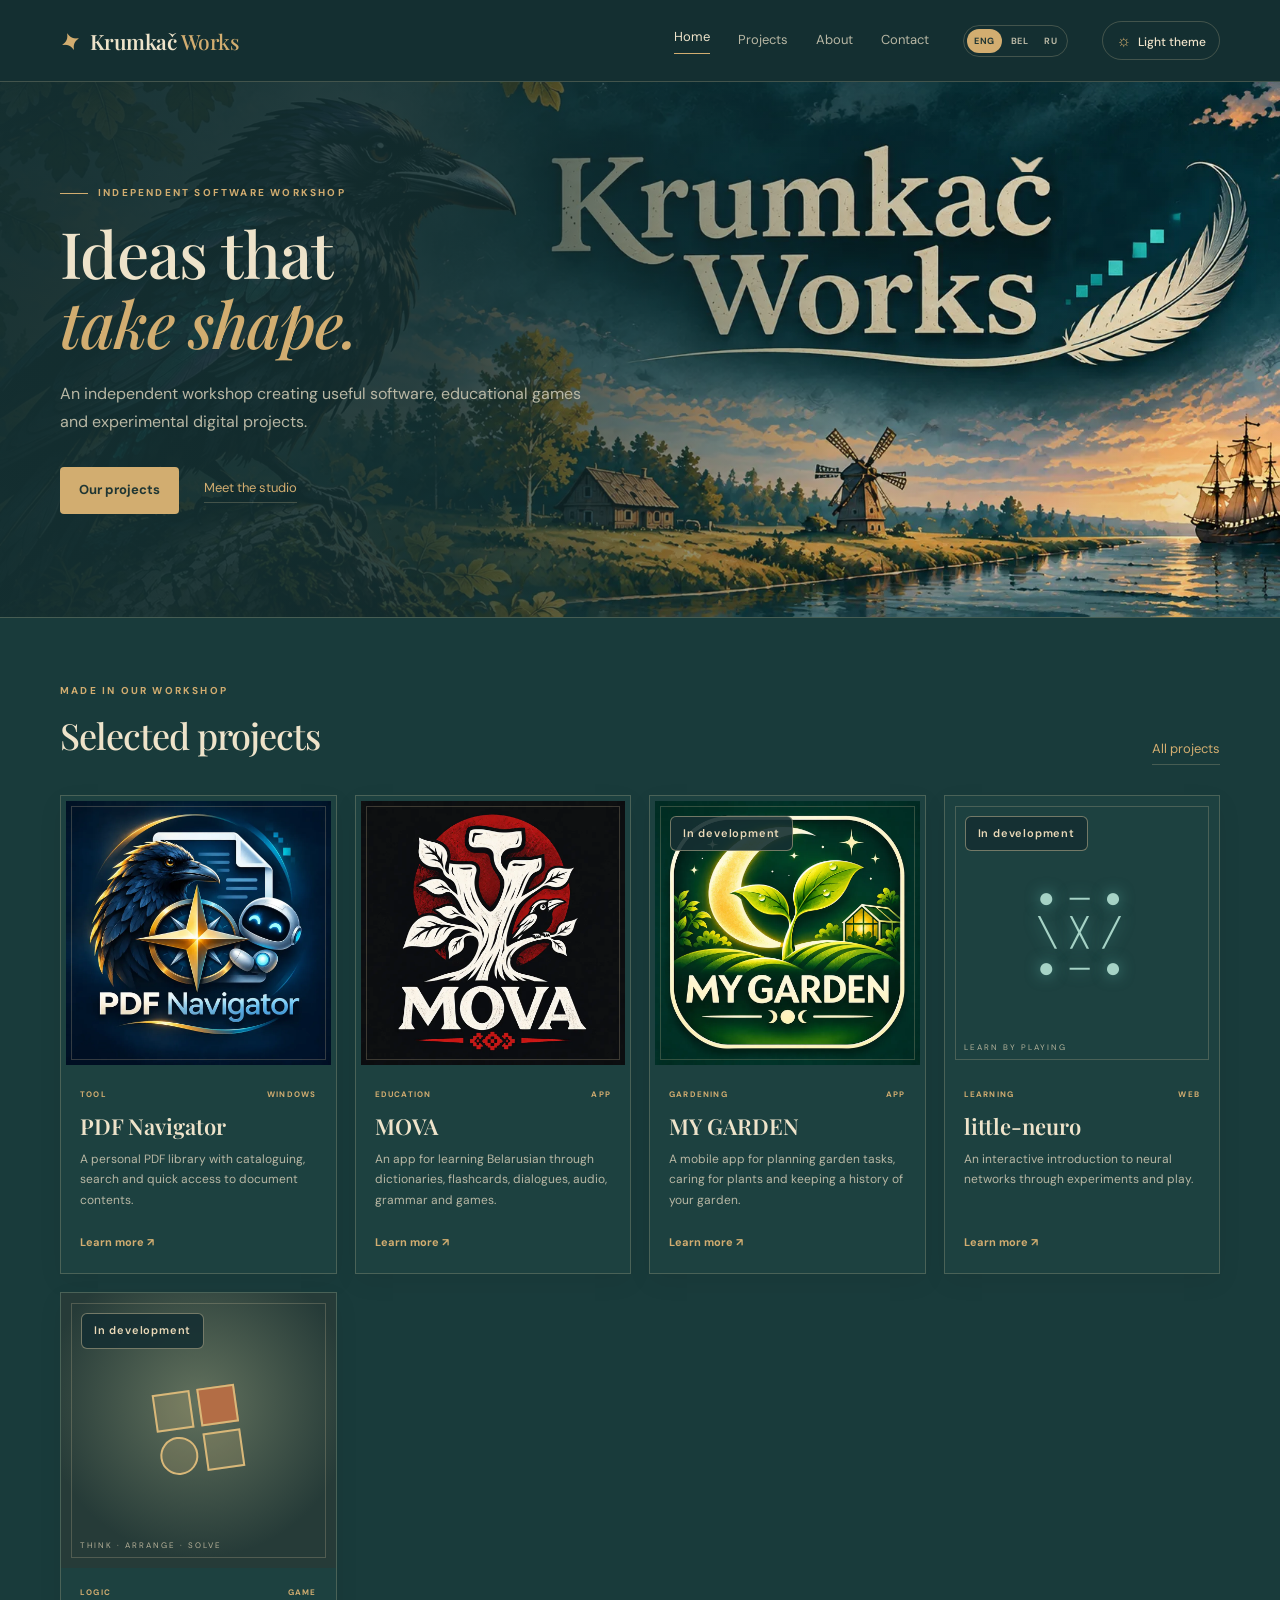
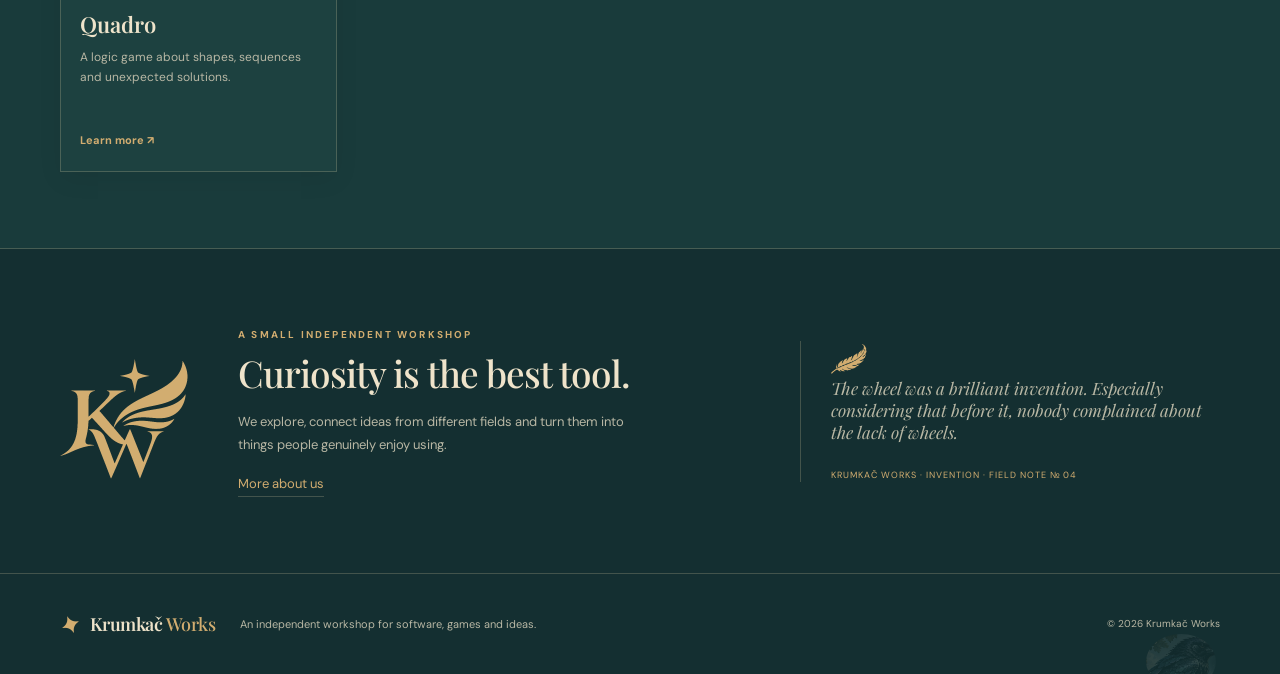
==== commit 041005b1: "Add files via upload add og image" ====
--- a/index.html
+++ b/index.html
@@ -19,6 +19,22 @@
   <link rel="icon" type="image/png" sizes="16x16" href="favicon-16.png">
   <link rel="icon" type="image/png" sizes="32x32" href="favicon-32.png">
   <link rel="icon" type="image/png" sizes="192x192" href="favicon-192.png">
+  <!-- Open Graph: link preview -->
+  <meta property="og:type" content="website">
+  <meta property="og:site_name" content="Krumkač Works">
+  <meta property="og:title" content="Krumkač Works — Independent Digital Workshop">
+  <meta property="og:description"
+    content="An independent digital workshop creating applications, tools and experiments.">
+  <meta property="og:url" content="https://vovandorix.github.io/krumkac-works/">
+  <meta property="og:image" content="https://vovandorix.github.io/krumkac-works/assets/images/og-image.png">
+  <meta property="og:image:width" content="1200">
+  <meta property="og:image:height" content="628">
+
+  <meta name="twitter:card" content="summary_large_image">
+  <meta name="twitter:title" content="Krumkač Works — Independent Digital Workshop">
+  <meta name="twitter:description"
+    content="An independent digital workshop creating applications, tools and experiments.">
+  <meta name="twitter:image" content="https://vovandorix.github.io/krumkac-works/assets/images/og-image.png">
 </head>
 
 <body>
